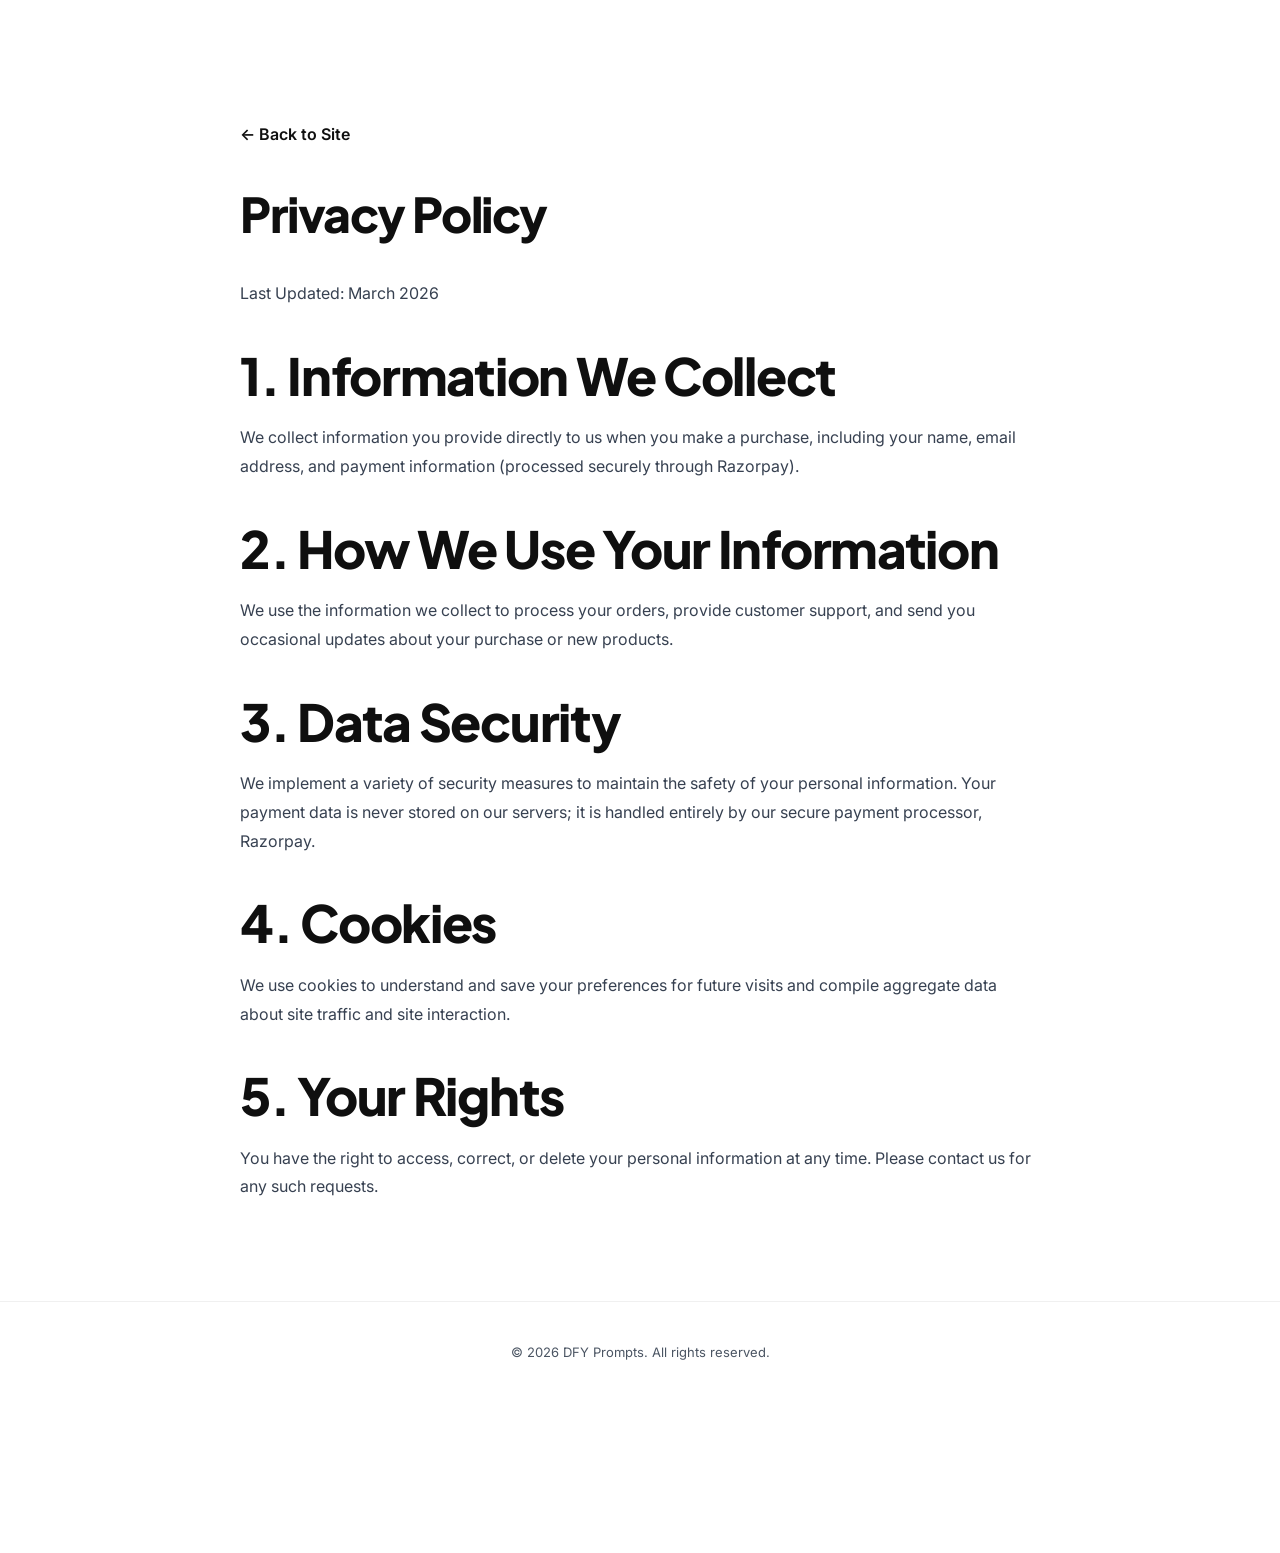
==== privacy.html @ e3542caa "feat: Add dedicated legal pages for terms, privacy, and refund, and integrate Razorpay secure paymen" ====
<!DOCTYPE html>
<html lang="en">

<head>
    <meta charset="UTF-8">
    <meta name="viewport" content="width=device-width, initial-scale=1.0">
    <title>Privacy Policy — DFY AI Prompt Pack</title>
    <link rel="stylesheet" href="style.css">
    <style>
        .legal-content {
            padding: 120px 0 80px;
            max-width: 800px;
            margin: 0 auto;
            line-height: 1.8;
        }

        .legal-content h1 {
            margin-bottom: 40px;
            font-family: var(--font-display);
            font-size: 48px;
        }

        .legal-content h2 {
            margin: 40px 0 20px;
            font-family: var(--font-display);
        }

        .legal-content p {
            color: var(--text-secondary);
            margin-bottom: 20px;
        }

        .back-home {
            display: inline-block;
            margin-bottom: 40px;
            color: var(--text-primary);
            text-decoration: none;
            font-weight: 600;
        }
    </style>
</head>

<body>
    <div class="container legal-content">
        <a href="index.html" class="back-home">← Back to Site</a>
        <h1>Privacy Policy</h1>
        <p>Last Updated: March 2026</p>

        <h2>1. Information We Collect</h2>
        <p>We collect information you provide directly to us when you make a purchase, including your name, email
            address, and payment information (processed securely through Razorpay).</p>

        <h2>2. How We Use Your Information</h2>
        <p>We use the information we collect to process your orders, provide customer support, and send you occasional
            updates about your purchase or new products.</p>

        <h2>3. Data Security</h2>
        <p>We implement a variety of security measures to maintain the safety of your personal information. Your payment
            data is never stored on our servers; it is handled entirely by our secure payment processor, Razorpay.</p>

        <h2>4. Cookies</h2>
        <p>We use cookies to understand and save your preferences for future visits and compile aggregate data about
            site traffic and site interaction.</p>

        <h2>5. Your Rights</h2>
        <p>You have the right to access, correct, or delete your personal information at any time. Please contact us for
            any such requests.</p>
    </div>

    <footer class="footer">
        <div class="container">
            <p>© 2026 DFY Prompts. All rights reserved.</p>
        </div>
    </footer>
</body>

</html>
---- style.css ----
/* ============================================
   DFY PROMPT PACK — MODERN BENTO DESIGN SYSTEM
   Inspired by Enbloc / Modern SaaS Landing Pages
   ============================================ */

/* === GOOGLE FONTS === */
@import url('https://fonts.googleapis.com/css2?family=Inter:wght@400;500;600;700&family=Plus+Jakarta+Sans:wght@500;600;700;800&family=La+Belle+Aurore&family=Playfair+Display:ital,wght@1,500;1,600&display=swap');

/* === DESIGN TOKENS === */
:root {
  /* Colors */
  --bg-primary: #FFFFFF;
  --bg-secondary: #F8F7F4;
  --bg-dark: #0F0F0F;
  --bg-card: #FFFFFF;
  --bg-card-alt: #F5F3EF;
  --bg-card-dark: #1A1A1A;
  --accent-start: #E8446D;
  --accent-end: #F97B2C;
  --accent-purple: #8B5CF6;
  --accent-violet: #A855F7;
  --gradient-main: linear-gradient(135deg, #E8446D, #F97B2C);
  --gradient-purple: linear-gradient(135deg, #8B5CF6, #EC4899);
  --gradient-warm: linear-gradient(135deg, #F97B2C, #FBBF24);
  --gradient-hero-blob: linear-gradient(135deg, #E8446D 0%, #F97B2C 40%, #FBBF24 70%, #A855F7 100%);
  --text-primary: #0F0F0F;
  --text-secondary: #374151;
  --text-muted: #4B5563;
  --text-white: #FFFFFF;
  --border: rgba(0, 0, 0, 0.06);
  --border-strong: rgba(0, 0, 0, 0.1);
  --shadow-sm: 0 1px 3px rgba(0,0,0,0.04);
  --shadow-md: 0 4px 20px rgba(0,0,0,0.06);
  --shadow-lg: 0 12px 40px rgba(0,0,0,0.08);
  --shadow-card: 0 2px 12px rgba(0,0,0,0.04);

  /* Typography */
  --font-display: 'Plus Jakarta Sans', sans-serif;
  --font-body: 'Inter', sans-serif;
  --font-serif: 'Playfair Display', serif;
  --font-hand: 'La Belle Aurore', cursive;

  /* Spacing */
  --section-pad: 120px;
  --container-max: 1280px;
  --container-pad: 48px;

  /* Motion */
  --ease-out-expo: cubic-bezier(0.16, 1, 0.3, 1);
  --ease-out-back: cubic-bezier(0.34, 1.56, 0.64, 1);
  --ease-smooth: cubic-bezier(0.77, 0, 0.175, 1);
  --duration-fast: 0.3s;
  --duration-med: 0.5s;
  --duration-slow: 0.8s;

  /* Borders */
  --radius-sm: 12px;
  --radius-md: 16px;
  --radius-lg: 24px;
  --radius-xl: 32px;
  --radius-2xl: 40px;
  --radius-pill: 100px;
}

/* === RESET & BASE === */
*, *::before, *::after {
  margin: 0;
  padding: 0;
  box-sizing: border-box;
}

html { scroll-behavior: smooth; }

::selection {
  background: var(--accent-start);
  color: white;
}

body {
  font-family: var(--font-body);
  background: var(--bg-primary);
  color: var(--text-primary);
  font-size: 16px;
  line-height: 1.6;
  overflow-x: hidden;
  padding-bottom: 150px; /* Clearance for sticky bottom bar */
  -webkit-font-smoothing: antialiased;
  -moz-osx-font-smoothing: grayscale;
}

img { max-width: 100%; height: auto; display: block; }

a {
  color: var(--text-primary);
  text-decoration: none;
  transition: color var(--duration-fast) ease;
}

/* === LOADING SCREEN === */
.loader {
  position: fixed;
  top: 0; left: 0;
  width: 100%; height: 100%;
  background: var(--bg-primary);
  display: flex;
  align-items: center;
  justify-content: center;
  z-index: 10000;
  transition: opacity 0.6s var(--ease-out-expo), visibility 0.6s;
}

.loader.hidden {
  opacity: 0;
  visibility: hidden;
  pointer-events: none;
}

.loader-inner { text-align: center; }

.loader-text {
  font-family: var(--font-display);
  font-size: clamp(24px, 4vw, 48px);
  font-weight: 800;
  background: var(--gradient-main);
  -webkit-background-clip: text;
  -webkit-text-fill-color: transparent;
  background-clip: text;
  letter-spacing: -0.03em;
  overflow: hidden;
}

.loader-text span {
  display: inline-block;
  animation: loaderReveal 0.6s var(--ease-out-expo) forwards;
  opacity: 0;
  transform: translateY(100%);
}

@keyframes loaderReveal {
  to { opacity: 1; transform: translateY(0); }
}

.loader-bar {
  width: 120px;
  height: 3px;
  background: var(--bg-card-alt);
  margin: 24px auto 0;
  border-radius: 2px;
  overflow: hidden;
}

.loader-bar::after {
  content: '';
  display: block;
  width: 100%;
  height: 100%;
  background: var(--gradient-main);
  animation: loaderBar 1.2s var(--ease-smooth) forwards;
  transform-origin: left;
  transform: scaleX(0);
}

@keyframes loaderBar {
  to { transform: scaleX(1); }
}

/* === LAYOUT === */
.container {
  max-width: var(--container-max);
  margin: 0 auto;
  padding: 0 var(--container-pad);
}

section {
  padding: var(--section-pad) 0;
  position: relative;
}

.section-alt { background: var(--bg-secondary); }
.section-dark {
  background: var(--bg-dark);
  color: var(--text-white);
}

/* === TYPOGRAPHY === */
h1, .h1 {
  font-family: var(--font-display);
  font-size: clamp(40px, 5.5vw, 51px);
  font-weight: 800;
  line-height: 1.05;
  letter-spacing: -0.03em;
  color: var(--text-primary);
}

h2, .h2 {
  font-family: var(--font-display);
  font-size: clamp(32px, 4vw, 52px);
  font-weight: 800;
  line-height: 1.08;
  letter-spacing: -0.025em;
  color: var(--text-primary);
}

h3, .h3 {
  font-family: var(--font-display);
  font-size: clamp(20px, 2vw, 28px);
  font-weight: 700;
  line-height: 1.2;
  letter-spacing: -0.01em;
}

h4, .h4 {
  font-family: var(--font-display);
  font-size: 18px;
  font-weight: 700;
  line-height: 1.3;
}

.label {
  font-family: var(--font-body);
  font-size: 13px;
  font-weight: 600;
  letter-spacing: 0.06em;
  text-transform: uppercase;
  color: var(--text-muted);
}

.label-gradient {
  background: var(--gradient-main);
  -webkit-background-clip: text;
  -webkit-text-fill-color: transparent;
  background-clip: text;
}

.body-lg {
  font-size: 18px;
  line-height: 1.7;
  color: var(--text-secondary);
}

.text-gradient {
  background: var(--gradient-main);
  -webkit-background-clip: text;
  -webkit-text-fill-color: transparent;
  background-clip: text;
}

.text-serif-italic {
  font-family: var(--font-accent);
  font-style: italic;
  font-weight: 500;
  letter-spacing: 0;
}

/* === SCROLL ANIMATIONS === */
.reveal {
  opacity: 0;
  transform: translateY(30px);
  transition: opacity var(--duration-slow) var(--ease-out-expo),
              transform var(--duration-slow) var(--ease-out-expo);
}

.reveal.visible { opacity: 1; transform: translateY(0); }

.reveal-left {
  opacity: 0;
  transform: translateX(-40px);
  transition: opacity var(--duration-slow) var(--ease-out-expo),
              transform var(--duration-slow) var(--ease-out-expo);
}

.reveal-left.visible { opacity: 1; transform: translateX(0); }

.reveal-right {
  opacity: 0;
  transform: translateX(40px);
  transition: opacity var(--duration-slow) var(--ease-out-expo),
              transform var(--duration-slow) var(--ease-out-expo);
}

.reveal-right.visible { opacity: 1; transform: translateX(0); }

.reveal-scale {
  opacity: 0;
  transform: scale(0.95);
  transition: opacity var(--duration-slow) var(--ease-out-expo),
              transform var(--duration-slow) var(--ease-out-expo);
}

.reveal-scale.visible { opacity: 1; transform: scale(1); }

.stagger > * {
  opacity: 0;
  transform: translateY(20px);
  transition: opacity var(--duration-med) var(--ease-out-expo),
              transform var(--duration-med) var(--ease-out-expo);
}

.stagger.visible > *:nth-child(1) { transition-delay: 0s; opacity: 1; transform: translateY(0); }
.stagger.visible > *:nth-child(2) { transition-delay: 0.08s; opacity: 1; transform: translateY(0); }
.stagger.visible > *:nth-child(3) { transition-delay: 0.16s; opacity: 1; transform: translateY(0); }
.stagger.visible > *:nth-child(4) { transition-delay: 0.24s; opacity: 1; transform: translateY(0); }
.stagger.visible > *:nth-child(5) { transition-delay: 0.32s; opacity: 1; transform: translateY(0); }
.stagger.visible > *:nth-child(6) { transition-delay: 0.4s; opacity: 1; transform: translateY(0); }
.stagger.visible > *:nth-child(7) { transition-delay: 0.48s; opacity: 1; transform: translateY(0); }
.stagger.visible > *:nth-child(8) { transition-delay: 0.56s; opacity: 1; transform: translateY(0); }

/* === SALE BANNER === */
.sale-banner {
  background: var(--bg-dark);
  color: var(--text-white);
  text-align: center;
  padding: 10px 20px;
  font-family: var(--font-body);
  font-size: 13px;
  font-weight: 500;
  letter-spacing: 0.02em;
  position: relative;
  z-index: 100;
}

.sale-banner strong {
  background: var(--gradient-main);
  -webkit-background-clip: text;
  -webkit-text-fill-color: transparent;
  background-clip: text;
  font-weight: 700;
}

.sale-banner .emoji {
  animation: fireFlicker 0.6s ease-in-out infinite alternate;
}

@keyframes fireFlicker {
  from { transform: scale(1); }
  to { transform: scale(1.15); }
}

/* === NAVIGATION === */
.nav {
  width: 100%;
  padding: 24px 0;
  background: transparent;
  position: relative;
  z-index: 100;
}

.nav-inner {
  max-width: 1400px;
  margin: 0 auto;
  padding: 0 40px;
  display: flex;
  justify-content: space-between;
  align-items: center;
}

.nav-links {
  display: flex;
  align-items: center;
  gap: 24px;
}

.nav-links a {
  color: var(--text-secondary);
  font-size: 14px;
  font-weight: 500;
}

.nav-links a:hover {
  color: var(--text-primary);
}

.nav-links .dot {
  color: var(--border-strong);
  font-size: 10px;
}

.nav-logo {
  font-family: var(--font-display);
  font-weight: 800;
  font-size: 24px;
  letter-spacing: -0.04em;
  color: var(--text-primary);
  display: flex;
  align-items: center;
}

.nav-logo span {
  color: var(--accent-start);
}

.nav-cta {
  font-family: var(--font-body);
  font-weight: 600;
  font-size: 14px;
  background: var(--surface-hover);
  padding: 10px 20px;
  border-radius: var(--radius-pill);
  transition: all var(--duration-fast) ease;
}

.nav-cta:hover {
  background: var(--border-strong);
  color: var(--text-primary);
}

/* === HERO SECTION === */
.hero {
  padding: 10px 0 20px 0;
  position: relative;
  overflow: hidden;
  background: var(--bg-main);
}
@media (max-width: 768px) {
  .hero {
    padding: 16px 0 80px 0;
  }
}
/* Background gradient blob */
.hero::before {
  content: '';
  position: absolute;
  top: -10%; left: -10%;
  width: 50vw; height: 50vw;
  background: radial-gradient(circle, rgba(232,68,109,0.08) 0%, rgba(255,255,255,0) 70%);
  border-radius: 50%;
  z-index: 0;
}

.hero-layout-centered {
  position: relative;
  width: 100%;
  min-height: 950px; /* Holds the scattered absolute images */
  display: flex;
  justify-content: center;
}

/* Background Scattered Grid (U-Shape) */
.hero-falling-grid {
  position: absolute;
  top: 0;
  left: 50%;
  transform: translateX(-50%);
  width: 1400px;
  height: 900px;
  display: block; /* Removed flex */
  z-index: 0;
  pointer-events: none;
}

.grid-col {
  position: absolute;
  display: flex;
  flex-direction: column;
  gap: 24px;
}

.grid-col img {
  width: 160px;
  height: 160px;
  border-radius: 16px;
  object-fit: cover;
  box-shadow: 0 10px 30px rgba(0, 0, 0, 0.08);
  border: 4px solid #FFFFFF;
  opacity: 0;
  animation: heroScaleIn 1s cubic-bezier(0.16, 1, 0.3, 1) forwards;
}

/* Scattered Positions (Straight layout, wider U-shape to avoid central mockup) */
.col-1 { left: 50px; top: 120px; }
.col-2 { left: 240px; top: 320px; }
.col-3 { left: 450px; top: 620px; }
.col-4 { left: 620px; top: 720px; }
.col-5 { left: 790px; top: 620px; }
.col-6 { left: 1000px; top: 320px; }
.col-7 { left: 1190px; top: 120px; }

/* Animation Delays for cascade effect */
.col-4 img { animation-delay: 0.1s; }
.col-3 img, .col-5 img { animation-delay: 0.2s; }
.col-2 img, .col-6 img { animation-delay: 0.3s; }
.col-1 img, .col-7 img { animation-delay: 0.4s; }

/* Centered Text Content */
.hero-text-centered {
  position: relative;
  z-index: 10;
  max-width: 750px;
  text-align: center;
  display: flex;
  flex-direction: column;
  align-items: center;
  /* Add subtle background blur to central content for better legibility against grid */
  /* background: rgba(255, 255, 255, 0.4); */
  /* backdrop-filter: blur(10px); */
  padding: 40px;
  border-radius: var(--radius-2xl);
  margin-top: 20px;
}

.hero-label {
  display: inline-flex;
  align-items: center;
  gap: 8px;
  background: var(--bg-card);
  border: 1px solid var(--border-strong);
  padding: 8px 16px;
  border-radius: var(--radius-pill);
  font-size: 13px;
  font-weight: 600;
  margin-bottom: 24px;
  box-shadow: var(--shadow-sm);
  animation: heroFadeIn 0.8s var(--ease-out-expo) 0.5s forwards;
  opacity: 0;
}

.hero-label .fire {
  color: var(--danger);
}

.hero-headline {
  margin-bottom: 24px;
  animation: heroFadeIn 0.8s var(--ease-out-expo) 0.6s forwards;
  opacity: 0;
}

.hero-headline .highlight {
  position: relative;
  display: inline-block;
  color: var(--text-primary);
}

/* Strikethrough for the old price */
.hero-headline .highlight:first-child::after {
  content: '';
  position: absolute;
  left: -5%; top: 50%;
  width: 110%; height: 4px;
  background: var(--danger);
  transform: rotate(-5deg);
  opacity: 0.8;
}

.hero-headline .highlight:last-child {
  color: var(--accent-start);
}

.hero-sub {
  font-size: 16px;
  color: var(--text-secondary);
  line-height: 1.6;
  margin-bottom: 40px;
  animation: heroFadeIn 0.8s var(--ease-out-expo) 0.7s forwards;
  opacity: 0;
  max-width: 600px;
}

.hero-cta-wrap {
  margin-bottom: 32px;
  animation: heroFadeIn 0.8s var(--ease-out-expo) 0.8s forwards;
  opacity: 0;
  display: flex;
  flex-direction: column;
  align-items: center;
}

/* Trust Badges under text */
.hero-badges {
  display: flex;
  flex-wrap: wrap;
  justify-content: center;
  gap: 16px;
  margin-bottom: 40px;
  animation: heroFadeIn 0.8s var(--ease-out-expo) 0.9s forwards;
  opacity: 0;
}

.hero-badge {
  display: inline-flex;
  align-items: center;
  gap: 6px;
  font-size: 13px;
  font-weight: 500;
  color: var(--text-secondary);
}

.hero-badge .check {
  color: var(--success);
  font-weight: bold;
}

.hero-cta-wrap {
  margin-bottom: 24px;
  animation: heroFadeIn 0.8s var(--ease-out-expo) 0.4s forwards;
  opacity: 0;
}

.hero-social {
  font-size: 13px;
  color: var(--text-secondary);
  animation: heroFadeIn 0.8s var(--ease-out-expo) 0.5s forwards;
  opacity: 0;
}

.hero-social strong {
  color: var(--text-primary);
}

/* Hero Particles */
.hero-particles {
  position: absolute;
  top: 0; left: 0; right: 0; bottom: 0;
  overflow: hidden;
  pointer-events: none;
  z-index: 1;
}

.particle {
  position: absolute;
  background: var(--accent-start);
  border-radius: 50%;
  opacity: 0.3;
}

@keyframes heroFadeIn {
  from { opacity: 0; transform: translateY(20px); }
  to { opacity: 1; transform: translateY(0); }
}

@keyframes heroScaleIn {
  from { opacity: 0; transform: scale(0.95); }
  to { opacity: 1; transform: scale(1); }
}

/* === BUTTONS === */
.btn-primary {
  display: inline-flex;
  align-items: center;
  gap: 8px;
  padding: 16px 36px;
  background: var(--gradient-main);
  color: #FFFFFF;
  font-family: var(--font-body);
  font-size: 12px;
  font-weight: 700;
  border: none;
  border-radius: var(--radius-pill);
  cursor: pointer;
  transition: all var(--duration-fast) var(--ease-out-back);
  position: relative;
  overflow: hidden;
  box-shadow: 0 4px 20px rgba(232, 68, 109, 0.25);
}

.btn-primary::before {
  content: '';
  position: absolute;
  top: 0; left: -100%;
  width: 100%; height: 100%;
  background: linear-gradient(90deg, transparent, rgba(255,255,255,0.25), transparent);
  transition: left 0.5s ease;
}

.btn-primary:hover::before { left: 100%; }

.btn-primary:hover {
  transform: translateY(-2px) scale(1.03);
  box-shadow: 0 8px 32px rgba(232, 68, 109, 0.35);
  color: #FFFFFF;
}

.btn-outline {
  display: inline-flex;
  align-items: center;
  gap: 8px;
  padding: 14px 32px;
  background: transparent;
  color: var(--text-primary);
  font-family: var(--font-body);
  font-size: 14px;
  font-weight: 600;
  border: 2px solid var(--border-strong);
  border-radius: var(--radius-pill);
  cursor: pointer;
  transition: all var(--duration-fast) var(--ease-out-back);
}

.btn-outline:hover {
  border-color: var(--accent-start);
  color: var(--accent-start);
  transform: scale(1.03);
}

.btn-dark {
  display: inline-flex;
  align-items: center;
  gap: 8px;
  padding: 16px 36px;
  background: var(--bg-dark);
  color: #FFFFFF;
  font-family: var(--font-body);
  font-size: 15px;
  font-weight: 700;
  border: none;
  border-radius: var(--radius-pill);
  cursor: pointer;
  transition: all var(--duration-fast) var(--ease-out-back);
}

.btn-dark:hover {
  transform: translateY(-2px);
  box-shadow: 0 8px 32px rgba(0,0,0,0.2);
  color: #FFFFFF;
}

.btn-sub {
  display: block;
  margin-top: 10px;
  font-size: 12px;
  color: var(--text-muted);
}

/* === SECTION HEADERS === */
.section-header {
  text-align: center;
  max-width: 700px;
  margin: 0 auto 64px;
}

.section-header .label { margin-bottom: 16px; display: block; }
.section-header h2 { margin-bottom: 16px; }
.section-header p {
  color: var(--text-secondary);
  font-size: 17px;
  line-height: 1.7;
}

/* === BENTO GRID (Before/After & Features) === */
.bento-grid {
  display: grid;
  gap: 16px;
}

.bento-2 { grid-template-columns: 1fr 1fr; }
.bento-3 { grid-template-columns: 1fr 1fr 1fr; }
.bento-4 { grid-template-columns: 1fr 1fr 1fr 1fr; }

.bento-card {
  background: var(--bg-card);
  border: 1px solid var(--border);
  border-radius: var(--radius-xl);
  padding: 36px;
  transition: all var(--duration-fast) ease;
  position: relative;
  overflow: hidden;
}

.bento-card:hover {
  transform: translateY(-4px);
  box-shadow: var(--shadow-lg);
  border-color: var(--border-strong);
}

.bento-card.gradient-pink {
  background: linear-gradient(135deg, #FDE8EE, #FCE4EC, #F8BBD0);
  border-color: rgba(232, 68, 109, 0.1);
}

.bento-card.gradient-purple {
  background: linear-gradient(135deg, #EDE9FE, #E8DAFF, #DDD6FE);
  border-color: rgba(139, 92, 246, 0.1);
}

.bento-card.gradient-orange {
  background: linear-gradient(135deg, #FFF3E0, #FFE0B2, #FFCC80);
  border-color: rgba(249, 123, 44, 0.1);
}

.bento-card.gradient-warm {
  background: linear-gradient(135deg, #E8446D 0%, #F97B2C 100%);
  color: #FFFFFF;
  border: none;
}

.bento-card.gradient-warm h3,
.bento-card.gradient-warm p,
.bento-card.gradient-warm .label { color: #FFFFFF; }
.bento-card.gradient-warm .label { opacity: 0.8; }

.bento-card.card-dark {
  background: var(--bg-dark);
  color: #FFFFFF;
  border: none;
}

.bento-card.card-dark h3,
.bento-card.card-dark p { color: #FFFFFF; }
.bento-card.card-dark .label { color: rgba(255,255,255,0.6); }

.bento-card .card-img {
  border-radius: var(--radius-lg);
  overflow: hidden;
  margin: -12px -12px 20px -12px;
}

.bento-card .card-img img {
  width: 100%;
  height: 220px;
  object-fit: cover;
  transition: transform 0.6s var(--ease-out-expo);
}

.bento-card:hover .card-img img { transform: scale(1.04); }

.bento-icon {
  width: 52px;
  height: 52px;
  border-radius: var(--radius-md);
  display: flex;
  align-items: center;
  justify-content: center;
  font-size: 24px;
  margin-bottom: 20px;
  background: var(--bg-card-alt);
}

.bento-card.gradient-warm .bento-icon,
.bento-card.card-dark .bento-icon {
  background: rgba(255,255,255,0.15);
}

.bento-card h3 {
  font-family: var(--font-display);
  font-size: 22px;
  font-weight: 700;
  margin-bottom: 10px;
  letter-spacing: -0.01em;
}

.bento-card p {
  font-size: 15px;
  line-height: 1.6;
  color: var(--text-secondary);
}

.bento-span-2 { grid-column: span 2; }

/* === BEFORE / AFTER (POLAROIDS) === */
.polaroid-showcase {
  display: flex;
  flex-direction: column;
  gap: 80px;
  align-items: center;
  margin-top: 40px;
}

.polaroid-group {
  display: flex;
  flex-direction: column;
  align-items: center;
  gap: 40px;
  width: 100%;
}

.polaroids-container {
  position: relative;
  display: flex;
  justify-content: center;
  align-items: center;
  width: 100%;
  max-width: 800px;
  min-height: 480px;
}

.polaroid {
  background: #F9F9F9; /* Off-white polaroid paper */
  padding: 16px 16px 60px 16px;
  box-shadow: 0 15px 40px rgba(0,0,0,0.15), 0 5px 15px rgba(0,0,0,0.05);
  position: absolute;
  width: 340px;
  border-radius: 2px;
  transition: transform var(--duration-med) var(--ease-out-back);
}
/* 
.polaroid:hover {
  transform: translateY(-10px) scale(1.02) !important;
  z-index: 10 !important;
  box-shadow: 0 25px 60px rgba(0,0,0,0.2);
} */

.polaroid-img-wrap {
  width: 100%;
  aspect-ratio: 4/5;
  overflow: hidden;
  background: #111;
}

.polaroid-img-wrap img {
  width: 100%;
  height: 100%;
  object-fit: cover;
  opacity: 0.95;
}

.img-grayscale {
  filter: grayscale(100%) contrast(1.1);
}

.polaroid-text {
  font-family: var(--font-hand);
  font-size: 34px;
  color: #1A1A1A;
  position: absolute;
  bottom: 8px;
  left: 50%;
  transform: translateX(-50%) rotate(-2deg);
  opacity: 0.85;
}

/* Masking Tape Overlay */
.polaroid-tape {
  position: absolute;
  top: -15px;
  left: 50%;
  width: 120px;
  height: 35px;
  background: rgba(255, 255, 255, 0.4);
  box-shadow: 0 1px 3px rgba(0,0,0,0.1), inset 0 0 10px rgba(255,255,255,0.5);
  backdrop-filter: sepia(0.2) blur(2px);
  -webkit-backdrop-filter: sepia(0.2) blur(2px);
  z-index: 10;
  border-radius: 2px;
  border-left: 1px dashed rgba(255,255,255,0.5);
  border-right: 1px dashed rgba(255,255,255,0.5);
}

/* Staggered Positioning */
.p-before {
  transform: rotate(-6deg) translateX(-140px);
  z-index: 1;
}

.p-after {
  transform: rotate(4deg) translateX(140px) translateY(30px);
  z-index: 2;
}

.p-before .polaroid-tape { transform: translateX(-50%) rotate(-3deg); }
.p-after .polaroid-tape { transform: translateX(-50%) rotate(4deg); background: rgba(255, 255, 255, 0.6); }

/* The Arrow */
.polaroid-arrow {
  position: absolute;
  top: 40px;
  left: 50%;
  transform: translateX(-50%);
  width: 120px;
  height: 100px;
  z-index: 3;
}

.ba-caption {
  font-family: monospace; /* Typewriter feel for the caption to match polaroids */
  font-size: 14px;
  color: var(--text-secondary);
  text-align: center;
  max-width: 500px;
  line-height: 1.6;
}

/* === AUDIENCE CARDS (Who Is This For) === */
.audience-header {
  display: flex;
  justify-content: space-between;
  align-items: center;
  margin-bottom: 60px;
}

.audience-header-text {
  max-width: 600px;
}

.audience-header-text h2 {
  font-family: var(--font-display);
  font-size: 42px;
  font-weight: 800;
  margin-bottom: 16px;
  letter-spacing: -0.03em;
  color: var(--text-primary);
}

.audience-header-text p {
  font-size: 16px;
  color: var(--text-secondary);
  line-height: 1.6;
}

.audience-grid {
  display: grid;
  grid-template-columns: repeat(4, 1fr);
  gap: 20px;
}

.audience-card {
  padding: 40px 32px;
  border-radius: 20px;
  display: flex;
  flex-direction: column;
  transition: transform var(--duration-fast) var(--ease-out-back);
  min-height: 380px;
}

.audience-card:hover {
  transform: translateY(-8px);
}

/* Card 1: Dark Theme */
.audience-card:first-child {
  background: var(--bg-dark);
  color: var(--text-white);
  box-shadow: 0 20px 40px rgba(0,0,0,0.1);
}

.audience-card:first-child h3, 
.audience-card:first-child p {
  color: var(--text-white);
}

.audience-card:first-child p {
  opacity: 0.8;
}

/* Cards 2-4: Light Theme */
.audience-card:not(:first-child) {
  background: var(--bg-card-alt);
  color: var(--text-primary);
}

.audience-icon {
  margin-bottom: 24px;
  display: inline-flex;
  align-items: center;
  justify-content: center;
}

.audience-card:first-child .audience-icon {
  color: var(--text-white);
}

.audience-card:not(:first-child) .audience-icon {
  color: var(--text-primary);
}

.audience-card h3 {
  font-family: var(--font-display);
  font-size: 24px;
  font-weight: 600;
  margin-bottom: 16px;
  letter-spacing: -0.02em;
  line-height: 1.2;
}

.audience-card p {
  font-size: 15px;
  line-height: 1.6;
  margin-bottom: 32px;
  flex-grow: 1;
}

.card-cta {
  display: inline-flex;
  align-self: flex-start;
  padding: 10px 24px;
  border-radius: 100px;
  font-size: 14px;
  font-weight: 600;
  text-decoration: none;
  transition: all 0.3s ease;
}

/* Dark Card Button */
.audience-card:first-child .card-cta {
  background: #E8F0EA; /* Light beige/green tint requested by reference */
  color: var(--bg-dark);
}

.audience-card:first-child .card-cta:hover {
  background: #FFFFFF;
}

/* Light Card Button */
.audience-card:not(:first-child) .card-cta {
  background: var(--bg-dark);
  color: var(--text-white);
}

.audience-card:not(:first-child) .card-cta:hover {
  background: #000000;
}

/* === MINIMAL COMPARISON (Problem / Solution) === */
.minimal-compare {
  display: grid;
  grid-template-columns: 1fr 1fr;
  gap: 60px;
  max-width: 1000px;
  margin: 0 auto;
}

.minimal-col {
  display: flex;
  flex-direction: column;
}

.minimal-col-title {
  font-family: var(--font-display);
  font-size: 28px;
  font-weight: 700;
  margin-bottom: 40px;
  display: flex;
  align-items: center;
  gap: 16px;
  color: var(--text-primary);
  padding-bottom: 24px;
  border-bottom: 1px solid var(--border-strong);
}

.old-way .minimal-col-title {
  color: var(--text-muted);
}

/* Labels */
.badge-bare, .badge-active {
  font-family: var(--font-body);
  font-size: 13px;
  font-weight: 600;
  padding: 6px 12px;
  border-radius: 6px;
  text-transform: uppercase;
  letter-spacing: 0.05em;
}

.badge-bare {
  background: transparent;
  border: 1px solid var(--border);
  color: var(--text-muted);
}

.badge-active {
  background: rgba(232, 68, 109, 0.1); /* light accent */
  color: var(--accent-start);
  border: 1px solid rgba(232, 68, 109, 0.2);
}

.minimal-item {
  display: flex;
  gap: 20px;
  padding: 32px 0;
  border-bottom: 1px solid var(--border);
  align-items: flex-start;
  transition: background var(--duration-fast) ease;
}

.minimal-item:last-child {
  border-bottom: none;
}

.mini-icon {
  font-size: 24px;
  margin-top: 4px;
}

.mini-content h4 {
  font-family: var(--font-display);
  font-size: 20px;
  font-weight: 600;
  margin-bottom: 8px;
  line-height: 1.3;
}

.mini-content p {
  font-size: 15px;
  line-height: 1.6;
}

/* Typography States */
.text-muted { color: var(--text-muted) !important; }
.text-primary { color: var(--text-primary) !important; }
.text-secondary { color: var(--text-secondary) !important; }
.text-gradient { 
  background: var(--gradient-main);
  -webkit-background-clip: text;
  -webkit-text-fill-color: transparent;
  background-clip: text;
}

.strikethrough {
  text-decoration: line-through;
  text-decoration-color: rgba(0,0,0,0.2);
  text-decoration-thickness: 2px;
}

.dfy-way {
  background: linear-gradient(180deg, rgba(255,255,255,1) 0%, rgba(240,253,244,1) 100%); /* Soft success green */
  border-radius: var(--radius-xl);
  padding: 40px;
  box-shadow: 0 20px 60px rgba(16, 185, 129, 0.08); /* Green shadow */
  border: 1px solid rgba(16, 185, 129, 0.2); /* Green border */
  position: relative;
}

.dfy-way::before {
  content: '';
  position: absolute;
  top: -2px; left: -2px; right: -2px; bottom: -2px;
  background: linear-gradient(135deg, #10B981 0%, #059669 100%); /* Green glow */
  z-index: -1;
  border-radius: calc(var(--radius-xl) + 2px);
  filter: blur(8px);
  opacity: 0.1;
  transition: opacity var(--duration-med) ease;
}

.dfy-way:hover::before { opacity: 0.25; }

/* Overrides for text and icons inside the DFY card to make them green */
.dfy-way .text-gradient {
  background: linear-gradient(135deg, #10B981 0%, #059669 100%);
  -webkit-background-clip: text;
  -webkit-text-fill-color: transparent;
  background-clip: text;
}

.dfy-way .badge-active {
  background: rgba(16, 185, 129, 0.15);
  color: #059669;
  border-color: rgba(16, 185, 129, 0.3);
}

.dfy-way .minimal-item {
  border-bottom: 1px solid rgba(16, 185, 129, 0.15);
}

.dfy-way .minimal-item:last-child {
  border-bottom: none;
}

.dfy-way .minimal-item:hover {
  background: rgba(255,255,255,0.5);
  transform: translateX(8px);
}

.old-way {
  padding: 40px;
}

/* Responsive adjustments */
@media (max-width: 768px) {
  .minimal-compare {
    grid-template-columns: 1fr;
    gap: 40px;
  }
  .old-way, .dfy-way { padding: 24px; }
}

/* === WHAT MAKES THIS DIFFERENT === */
.diff-grid {
  display: flex;
  flex-direction: column;
}

.diff-item {
  display: flex;
  align-items: flex-start;
  gap: 24px;
  padding: 32px 0;
  border-bottom: 1px solid var(--border);
  transition: transform var(--duration-fast) ease;
}

.diff-item:last-child {
  border-bottom: none;
}

.diff-item:hover:not(.positive) {
  transform: translateX(8px);
}

.diff-item.negative { opacity: 0.6; }
.diff-item.positive {
  opacity: 1;
  background: #FFFFFF;
  padding: 40px;
  border-radius: var(--radius-xl);
  border-bottom: none;
  margin-top: 24px;
  box-shadow: 0 15px 40px rgba(0,0,0,0.06);
  border: 1px solid rgba(232, 68, 109, 0.1);
  position: relative;
  overflow: hidden;
}

.diff-item.positive::after {
  content: '';
  position: absolute;
  top: 0; left: 0; right: 0; height: 4px;
  background: var(--gradient-main);
}

.diff-item.positive:hover {
  transform: translateY(-4px);
  box-shadow: 0 25px 50px rgba(232, 68, 109, 0.12);
}

.diff-item.positive h4 {
  color: var(--text-primary);
  font-size: 24px;
  background: var(--gradient-main);
  -webkit-background-clip: text;
  -webkit-text-fill-color: transparent;
  background-clip: text;
}

.diff-item.positive p {
  color: var(--text-secondary);
  font-weight: 400;
}

.diff-icon {
  font-size: 24px;
  flex-shrink: 0;
  margin-top: 4px;
}

.diff-item h4 {
  font-family: var(--font-display);
  font-size: 20px;
  font-weight: 600;
  margin-bottom: 6px;
}

.diff-item p {
  font-size: 15px;
  color: var(--text-secondary);
  line-height: 1.6;
}

/* === HOW IT WORKS === */
.steps-grid {
  display: grid;
  grid-template-columns: repeat(3, 1fr);
  gap: 64px;
  margin-top: 40px;
}

.step-card {
  position: relative;
  text-align: left;
  padding-top: 24px;
  border-top: 2px solid var(--text-primary);
}

.step-card::after {
  display: none; /* Removed connecting line, keeping it cleaner */
}

.step-number {
  font-family: var(--font-display);
  font-size: 80px;
  font-weight: 200;
  line-height: 1;
  color: var(--border-strong);
  margin-bottom: 16px;
  letter-spacing: -0.05em;
}

.step-card h3 {
  font-family: var(--font-display);
  font-size: 24px;
  font-weight: 700;
  margin-bottom: 12px;
}

.step-card p {
  font-size: 16px;
  color: var(--text-secondary);
  line-height: 1.6;
}

.step-time {
  display: inline-block;
  padding: 12px 24px;
  background: var(--bg-card-alt);
  border-radius: 100px;
  font-size: 14px;
  font-weight: 600;
  color: var(--text-primary);
  border: 1px solid var(--border);
}

@media (max-width: 900px) {
  .steps-grid {
    grid-template-columns: 1fr;
    gap: 48px;
  }
}

/* === RESULTS GALLERY === */
.gallery-grid {
  display: grid;
  grid-template-columns: repeat(4, 1fr);
  gap: 24px;
  max-width: 1200px;
  margin: 0 auto 40px;
}

.gallery-item {
  position: relative;
  border-radius: var(--radius-sm);
  overflow: hidden;
  aspect-ratio: 4/5;
  background: var(--bg-secondary);
}

.gallery-item img {
  width: 100%;
  height: 100%;
  object-fit: cover;
  transition: transform var(--duration-slow) var(--ease-out-expo);
}

.gallery-item:hover img {
  transform: scale(1.03);
}

.gallery-note {
  text-align: center;
  font-family: var(--font-serif);
  font-style: italic;
  font-size: 24px;
  color: var(--text-primary);
  max-width: 800px;
  margin: 0 auto;
}

/* === WHAT'S INSIDE === */
.inside-grid {
  display: grid;
  grid-template-columns: 1fr 1fr;
  gap: 32px;
  align-items: start;
}

.inside-features { display: flex; flex-direction: column; gap: 24px; }

.inside-feature-group {
  padding: 36px;
  background: var(--bg-card);
  border: 1px solid var(--border);
  border-radius: var(--radius-xl);
  box-shadow: 0 10px 30px rgba(0,0,0,0.03);
  transition: all var(--duration-med) ease;
  position: relative;
  overflow: hidden;
}

.inside-feature-group::before {
  content: '';
  position: absolute;
  top: 0; left: 0; width: 4px; height: 100%;
  background: var(--gradient-main);
  opacity: 0.5;
  transition: opacity var(--duration-fast) ease;
}

.inside-feature-group:hover {
  transform: translateY(-4px);
  box-shadow: 0 20px 40px rgba(0,0,0,0.06);
  border-color: rgba(232, 68, 109, 0.2);
}

.inside-feature-group:hover::before { opacity: 1; }

.inside-feature-group h3 {
  font-family: var(--font-display);
  font-size: 20px;
  font-weight: 700;
  margin-bottom: 20px;
  display: flex;
  align-items: center;
  gap: 12px;
  color: var(--text-primary);
}

.inside-feature-group ul { list-style: none; }

.inside-feature-group li {
  padding: 10px 0;
  font-size: 15px;
  color: var(--text-secondary);
  display: flex;
  align-items: center;
  gap: 12px;
  border-bottom: 1px solid var(--border);
}

.inside-feature-group li:last-child { border-bottom: none; padding-bottom: 0; }
.inside-feature-group li .check-icon { 
  color: var(--accent-start); 
  font-size: 14px; 
  font-weight: bold;
}

.inside-pricing { position: sticky; top: 100px; }

/* === PRICING BOX === */
.pricing-box {
  background: var(--bg-card);
  border: 2px solid var(--border-strong);
  border-radius: var(--radius-2xl);
  padding: 44px 36px;
  text-align: center;
  position: relative;
  overflow: hidden;
  box-shadow: var(--shadow-lg);
}

.pricing-badge {
  display: inline-block;
  padding: 6px 18px;
  background: var(--gradient-main);
  color: #FFFFFF;
  font-size: 12px;
  font-weight: 700;
  letter-spacing: 0.08em;
  text-transform: uppercase;
  border-radius: var(--radius-pill);
  margin-bottom: 24px;
}

.pricing-original {
  font-size: 22px;
  color: var(--text-muted);
  text-decoration: line-through;
  margin-bottom: 4px;
}

.pricing-current {
  font-family: var(--font-display);
  font-size: 52px;
  font-weight: 900;
  background: var(--gradient-main);
  -webkit-background-clip: text;
  -webkit-text-fill-color: transparent;
  background-clip: text;
  margin-bottom: 4px;
}

.pricing-save {
  font-size: 14px;
  color: #16A34A;
  font-weight: 600;
  margin-bottom: 28px;
}

.pricing-features {
  list-style: none;
  text-align: left;
  margin-bottom: 28px;
}

.pricing-features li {
  padding: 9px 0;
  font-size: 14px;
  color: var(--text-secondary);
  display: flex;
  align-items: center;
  gap: 10px;
  border-bottom: 1px solid var(--border);
}

.pricing-features li:last-child { border-bottom: none; }
.pricing-features .check { color: #16A34A; font-weight: 700; }

/* === WHATSAPP SOCIAL PROOF === */
.wa-grid {
  display: grid;
  grid-template-columns: repeat(3, 1fr);
  gap: 16px;
}

.wa-card {
  background: var(--bg-card);
  border: 1px solid var(--border);
  border-radius: var(--radius-xl);
  padding: 32px;
  position: relative;
  transition: all var(--duration-fast) ease;
}

.wa-card:hover {
  transform: translateY(-4px);
  box-shadow: var(--shadow-lg);
}

.wa-card::before {
  content: '💬';
  position: absolute;
  top: -12px;
  left: 28px;
  font-size: 24px;
}

.wa-message {
  font-size: 15px;
  line-height: 1.7;
  color: var(--text-primary);
  margin-bottom: 20px;
  font-style: italic;
}

.wa-author { display: flex; align-items: center; gap: 12px; }

.wa-avatar {
  width: 36px;
  height: 36px;
  border-radius: 50%;
  background: var(--gradient-main);
  display: flex;
  align-items: center;
  justify-content: center;
  font-size: 15px;
  font-weight: 700;
  color: #FFFFFF;
}

.wa-name { font-size: 14px; font-weight: 600; color: var(--text-primary); }
.wa-role { font-size: 12px; color: var(--text-muted); }

/* === NUMBERS / STATS === */
.stats-grid {
  display: grid;
  grid-template-columns: repeat(4, 1fr);
  margin-top: 48px;
  background: var(--bg-card);
  border: 1px solid var(--border-strong);
  border-radius: var(--radius-2xl);
  box-shadow: 0 20px 50px rgba(0,0,0,0.05);
  position: relative;
  overflow: hidden;
}

.stats-grid::before {
  content: '';
  position: absolute;
  top: -2px; left: -2px; right: -2px; bottom: -2px;
  background: var(--gradient-main);
  opacity: 0.1;
  z-index: 0;
  border-radius: calc(var(--radius-2xl) + 2px);
  filter: blur(10px);
}

.stat-item {
  text-align: center;
  padding: 48px 24px;
  position: relative;
  z-index: 1;
}

/* Fading divider */
.stat-item:not(:last-child)::after {
  content: '';
  position: absolute;
  right: 0;
  top: 20%;
  height: 60%;
  width: 1px;
  background: linear-gradient(180deg, transparent, rgba(232, 68, 109, 0.2), transparent);
}

.stat-number {
  position: relative;
  font-family: var(--font-display);
  font-size: clamp(36px, 4vw, 56px);
  font-weight: 900;
  line-height: 1;
  margin-bottom: 12px;
  background: var(--gradient-main);
  -webkit-background-clip: text;
  -webkit-text-fill-color: transparent;
  background-clip: text;
  display: inline-block;
  filter: drop-shadow(0 4px 10px rgba(232, 68, 109, 0.15));
}

.stat-label {
  position: relative;
  font-size: 15px;
  font-weight: 600;
  color: var(--text-secondary);
  line-height: 1.4;
  letter-spacing: 0.05em;
  text-transform: uppercase;
}

@media (max-width: 992px) {
  .stats-grid {
    grid-template-columns: repeat(2, 1fr);
  }
  .stat-item:nth-child(2)::after {
    display: none;
  }
  .stat-item:nth-child(1)::before,
  .stat-item:nth-child(2)::before {
    content: '';
    position: absolute;
    bottom: 0;
    left: 20%;
    width: 60%;
    height: 1px;
    background: linear-gradient(90deg, transparent, rgba(232, 68, 109, 0.2), transparent);
  }
}

@media (max-width: 576px) {
  .stats-grid {
    grid-template-columns: 1fr;
  }
  .stat-item:not(:last-child)::after {
    display: none;
  }
  .stat-item:not(:last-child)::before {
    content: '';
    position: absolute;
    bottom: 0;
    left: 20%;
    width: 60%;
    height: 1px;
    background: linear-gradient(90deg, transparent, rgba(232, 68, 109, 0.2), transparent);
  }
}

/* === BONUSES === */
.bonus-grid {
  display: grid;
  grid-template-columns: repeat(3, 1fr);
  gap: 24px;
}

.bonus-card {
  padding: 40px 32px;
  background: var(--bg-card);
  border: 1px solid var(--border);
  border-radius: var(--radius-xl);
  position: relative;
  overflow: hidden;
  transition: all var(--duration-med) var(--ease-out-back);
  box-shadow: 0 10px 30px rgba(0,0,0,0.04);
}

.bonus-card:hover {
  transform: translateY(-8px);
  box-shadow: 0 25px 50px rgba(232, 68, 109, 0.1);
  border-color: rgba(232, 68, 109, 0.3);
}

.bonus-free {
  position: absolute;
  top: 16px;
  right: -32px;
  background: var(--gradient-main);
  color: #FFFFFF;
  font-size: 11px;
  font-weight: 700;
  letter-spacing: 0.1em;
  text-transform: uppercase;
  padding: 6px 40px;
  transform: rotate(45deg);
  box-shadow: 0 4px 15px rgba(232, 68, 109, 0.3);
}

.bonus-icon { font-size: 40px; margin-bottom: 24px; display: block; filter: drop-shadow(0 4px 10px rgba(0,0,0,0.1)); }

.bonus-card h3 {
  font-family: var(--font-display);
  font-size: 20px;
  font-weight: 700;
  margin-bottom: 12px;
  line-height: 1.4;
  color: var(--text-primary);
}

.bonus-worth { font-size: 14px; color: var(--text-secondary); }
.bonus-worth span {
  background: var(--gradient-main);
  -webkit-background-clip: text;
  -webkit-text-fill-color: transparent;
  background-clip: text;
  font-weight: 700;
  text-decoration: line-through;
  opacity: 0.8;
  margin-left: 4px;
}

/* === PRICING GRID LAYOUT === */
.pricing-content-grid {
  display: grid;
  grid-template-columns: 1.2fr 1fr;
  gap: 40px;
  align-items: start;
}

@media (max-width: 992px) {
  .pricing-content-grid {
    grid-template-columns: 1fr;
    gap: 48px;
  }
}

/* === COMPARISON TABLE === */
.compare-table {
  width: 100%;
  border-collapse: separate;
  border-spacing: 0;
  border-radius: var(--radius-xl);
  overflow: hidden;
  border: 1px solid var(--border);
  box-shadow: 0 10px 40px rgba(0,0,0,0.03);
  background: var(--bg-card);
}

.compare-table th,
.compare-table td {
  padding: 24px;
  text-align: left;
  border-bottom: 1px solid var(--border);
  font-size: 16px;
}

.compare-table th {
  font-family: var(--font-display);
  font-weight: 700;
  font-size: 14px;
  letter-spacing: 0.05em;
  text-transform: uppercase;
  color: var(--text-secondary);
  background: var(--bg-card-alt);
}

.compare-table .col-studio { color: var(--text-secondary); }
.compare-table .col-ours {
  background: var(--gradient-main);
  -webkit-background-clip: text;
  -webkit-text-fill-color: transparent;
  background-clip: text;
  font-weight: 800;
  position: relative;
}

.compare-table .col-ours::after {
  content: '';
  position: absolute;
  top: 0; left: 0; right: 0; bottom: 0;
  background: linear-gradient(180deg, rgba(232, 68, 109, 0.03) 0%, transparent 100%);
  z-index: -1;
  pointer-events: none;
}

/* === PRICING BOX === */
.pricing-box {
  background: var(--bg-card);
  border: 4px solid transparent;
  background-clip: padding-box;
  padding: 48px 40px;
  text-align: center;
  position: relative;
  border-radius: var(--radius-2xl);
  box-shadow: 0 30px 60px rgba(0,0,0,0.1), 0 0 0 2px rgba(232, 68, 109, 0.2);
}

.pricing-box::before {
  content: '';
  position: absolute;
  top: -4px; right: -4px; bottom: -4px; left: -4px;
  z-index: -1;
  border-radius: calc(var(--radius-2xl) + 2px);
  background: var(--gradient-main);
  opacity: 0.15;
}

.pricing-badge {
  display: inline-block;
  padding: 8px 20px;
  background: var(--gradient-main);
  color: #FFFFFF;
  font-size: 12px;
  font-weight: 800;
  letter-spacing: 0.08em;
  text-transform: uppercase;
  margin-bottom: 24px;
  border-radius: var(--radius-pill);
  box-shadow: 0 5px 15px rgba(232, 68, 109, 0.3);
}

.pricing-original {
  font-size: 22px;
  color: var(--text-muted);
  text-decoration: line-through;
  margin-bottom: 4px;
}

.pricing-current {
  font-family: var(--font-display);
  font-size: 56px;
  font-weight: 900;
  background: var(--gradient-main);
  -webkit-background-clip: text;
  -webkit-text-fill-color: transparent;
  background-clip: text;
  line-height: 1.1;
  margin-bottom: 8px;
}

.pricing-save {
  font-size: 15px;
  color: var(--success);
  font-weight: 700;
  margin-bottom: 32px;
}

.pricing-features {
  list-style: none;
  text-align: left;
  margin-bottom: 40px;
}

.pricing-features li {
  padding: 12px 0;
  font-size: 15px;
  color: var(--text-secondary);
  display: flex;
  align-items: center;
  gap: 12px;
  border-bottom: 1px solid var(--border);
}

.pricing-features li:last-child { border-bottom: none; }
.pricing-features .check { color: var(--success); font-weight: 800; font-size: 16px; }
.countdown {
  display: flex;
  justify-content: center;
  gap: 12px;
  margin: 24px 0;
}

.countdown-unit {
  text-align: center;
  padding: 14px 18px;
  background: var(--bg-card-alt);
  border: 1px solid var(--border);
  border-radius: var(--radius-md);
  min-width: 68px;
}

.countdown-number {
  font-family: var(--font-display);
  font-size: 28px;
  font-weight: 800;
  background: var(--gradient-main);
  -webkit-background-clip: text;
  -webkit-text-fill-color: transparent;
  background-clip: text;
  line-height: 1;
}

.countdown-label {
  font-size: 10px;
  color: var(--text-muted);
  text-transform: uppercase;
  letter-spacing: 0.08em;
  margin-top: 4px;
}

/* === GUARANTEE === */
.guarantee-grid {
  display: grid;
  grid-template-columns: repeat(3, 1fr);
  gap: 24px;
}

.guarantee-card {
  text-align: center;
  padding: 44px 28px;
  background: var(--bg-card);
  border: 1px solid var(--border);
  border-radius: var(--radius-xl);
  transition: all var(--duration-med) var(--ease-out-back);
  box-shadow: 0 10px 40px rgba(0,0,0,0.03);
  position: relative;
  overflow: hidden;
}

.guarantee-card::after {
  content: '';
  position: absolute;
  top: 0; left: 0; right: 0; height: 3px;
  background: var(--gradient-main);
  opacity: 0;
  transition: opacity var(--duration-fast) ease;
}

.guarantee-card:hover {
  transform: translateY(-8px) scale(1.02);
  box-shadow: 0 25px 50px rgba(0,0,0,0.08);
  border-color: rgba(232, 68, 109, 0.2);
}

.guarantee-card:hover::after { opacity: 1; }

.guarantee-icon { 
  font-size: 48px; 
  margin-bottom: 24px; 
  display: block; 
  filter: drop-shadow(0 8px 16px rgba(0,0,0,0.1));
  transition: transform var(--duration-med) var(--ease-out-back);
}

.guarantee-card:hover .guarantee-icon { transform: scale(1.1) translateY(-4px); }

.guarantee-card h3 {
  font-family: var(--font-display);
  font-size: 20px;
  font-weight: 700;
  margin-bottom: 12px;
  color: var(--text-primary);
}

.guarantee-card p {
  font-size: 15px;
  color: var(--text-secondary);
  line-height: 1.6;
}

/* === FAQ === */
.faq-list { max-width: 800px; margin: 0 auto; }

.faq-item {
  background: var(--bg-card);
  border: 1px solid var(--border);
  border-radius: var(--radius-xl);
  margin-bottom: 16px;
  overflow: hidden;
  transition: all var(--duration-med) ease;
  box-shadow: 0 5px 20px rgba(0,0,0,0.02);
}

.faq-item:hover {
  box-shadow: 0 15px 40px rgba(0,0,0,0.06);
  border-color: rgba(232, 68, 109, 0.2);
  transform: translateY(-2px);
}

.faq-question {
  width: 100%;
  background: transparent;
  border: none;
  padding: 24px 32px;
  display: flex;
  align-items: center;
  justify-content: space-between;
  cursor: pointer;
  text-align: left;
  color: var(--text-primary);
  font-family: var(--font-body);
  font-size: 18px;
  font-weight: 600;
  transition: color var(--duration-fast) ease;
}

.faq-item:hover .faq-question { color: var(--accent-start); }

.faq-icon {
  font-size: 24px;
  transition: transform var(--duration-med) var(--ease-out-expo);
  background: var(--gradient-main);
  -webkit-background-clip: text;
  -webkit-text-fill-color: transparent;
  background-clip: text;
  flex-shrink: 0;
  margin-left: 16px;
  width: 32px;
  height: 32px;
  display: flex;
  align-items: center;
  justify-content: center;
  border-radius: 50%;
  background: var(--bg-card-alt);
  color: var(--text-primary);
}

.faq-item.active .faq-icon { 
  transform: rotate(45deg); 
  background: var(--gradient-main); 
  color: #FFFFFF;
  -webkit-text-fill-color: #FFFFFF;
}

.faq-answer {
  max-height: 0;
  overflow: hidden;
  transition: max-height var(--duration-slow) var(--ease-out-expo);
}

.faq-item.active .faq-answer { max-height: 400px; }

.faq-answer p {
  padding: 0 32px 32px 32px;
  font-size: 16px;
  line-height: 1.8;
  color: var(--text-secondary);
}

/* === FINAL CTA (Orange Ripple Design) === */
.final-cta {
  padding: 120px 0;
  background: linear-gradient(135deg, #FF7A00 0%, #FF9D42 100%);
  position: relative;
  overflow: hidden;
  text-align: center;
  color: #fff;
}

.final-cta .container {
  position: relative;
  z-index: 10;
}

/* Ripple Decoration */
.ripple-decoration {
  position: absolute;
  bottom: -100px;
  right: -100px;
  width: 600px;
  height: 600px;
  pointer-events: none;
  z-index: 1;
}

.ripple-decoration span {
  position: absolute;
  top: 50%;
  left: 50%;
  transform: translate(-50%, -50%);
  border: 1px solid rgba(255, 255, 255, 0.2);
  border-radius: 50%;
  animation: ripple-grow 8s infinite ease-in-out;
}

.ripple-decoration span:nth-child(1) { width: 100%; height: 100%; animation-delay: 0s; }
.ripple-decoration span:nth-child(2) { width: 87.5%; height: 87.5%; animation-delay: 0.5s; }
.ripple-decoration span:nth-child(3) { width: 75%; height: 75%; animation-delay: 1s; }
.ripple-decoration span:nth-child(4) { width: 62.5%; height: 62.5%; animation-delay: 1.5s; }
.ripple-decoration span:nth-child(5) { width: 50%; height: 50%; animation-delay: 2s; }
.ripple-decoration span:nth-child(6) { width: 37.5%; height: 37.5%; animation-delay: 2.5s; }
.ripple-decoration span:nth-child(7) { width: 25%; height: 25%; animation-delay: 3s; }
.ripple-decoration span:nth-child(8) { width: 12.5%; height: 12.5%; animation-delay: 3.5s; }

@keyframes ripple-grow {
  0%, 100% { transform: translate(-50%, -50%) scale(1); opacity: 0.05; }
  50% { transform: translate(-50%, -50%) scale(1.05); opacity: 0.15; }
}

.final-cta h2 {
  font-size: clamp(32px, 5vw, 64px);
  color: #fff;
  margin-bottom: 24px;
  font-weight: 800;
  line-height: 1.1;
}

.final-cta .text-white { color: #fff; }

.final-cta .body-lg {
  color: rgba(255, 255, 255, 0.95);
  max-width: 700px;
  margin: 0 auto 48px;
  font-size: 18px;
}

/* Pill Button Styling */
.cta-pill-group {
  display: flex;
  justify-content: center;
  align-items: center;
  gap: 24px;
  margin-bottom: 48px;
  flex-wrap: wrap;
  flex-direction: column;
}

.btn-pill-black {
  display: flex;
  align-items: center;
  gap: 16px;
  background: #000;
  color: #fff !important;
  padding: 8px 8px 8px 28px;
  border-radius: 100px;
  text-decoration: none;
  font-weight: 700;
  font-size: 16px;
  transition: all 0.4s cubic-bezier(0.16, 1, 0.3, 1);
  box-shadow: 0 10px 40px rgba(0,0,0,0.3);
  min-width: 300px;
  justify-content: space-between;
}

.btn-pill-black:hover {
  transform: translateY(-5px);
  box-shadow: 0 20px 50px rgba(0,0,0,0.4);
}

.pill-indicator {
  width: 42px;
  height: 42px;
  background: radial-gradient(circle at 30% 30%, #fff 0%, #BDBDBD 60%, #757575 100%);
  border-radius: 50%;
  display: flex;
  align-items: center;
  justify-content: center;
  position: relative;
  box-shadow: 0 4px 10px rgba(0,0,0,0.3), inset 0 -2px 5px rgba(0,0,0,0.2);
}

.pill-indicator::after {
  content: '';
  width: 10px;
  height: 10px;
  background: #212121;
  border-radius: 50%;
}

.final-trust {
  display: flex;
  justify-content: center;
  gap: 32px;
  color: rgba(255, 255, 255, 0.8);
  font-size: 14px;
  font-weight: 500;
}

.final-trust span {
  display: flex;
  align-items: center;
  gap: 8px;
}

/* === FOOTER === */
.footer {
  padding: 40px 0;
  border-top: 1px solid var(--border);
  text-align: center;
}

.footer p { font-size: 13px; color: var(--text-muted); }

.footer-links {
  display: flex;
  justify-content: center;
  gap: 24px;
  margin-top: 12px;
}

.footer-links a {
  font-size: 13px;
  color: var(--text-secondary);
  transition: color var(--duration-fast) ease;
}

.footer-links a:hover { color: var(--accent-start); }


/* ================================================
   RESPONSIVE
   ================================================ */

@media (max-width: 1024px) {
  :root {
    --section-pad: 80px;
    --container-pad: 32px;
  }

  .hero-layout-centered {
    min-height: auto;
    padding-bottom: 80px;
  }
  
  .hero-falling-grid {
    transform: translateX(-50%) scale(0.65); /* Scale down the U-shape safely */
    height: 600px;
  }

  .hero-layout { grid-template-columns: 1fr; text-align: center; }
  .hero-text { display: flex; flex-direction: column; align-items: center; }
  .hero-sub { margin-left: auto; margin-right: auto; }
  .hero-badges { justify-content: center; }
  .hero-visual { margin-top: 40px; max-width: 500px; margin-left: auto; margin-right: auto; }

  .split-section { grid-template-columns: 1fr; }
  .gallery-grid { grid-template-columns: repeat(3, 1fr); }
  .stats-grid { grid-template-columns: repeat(2, 1fr); }
  .inside-grid { grid-template-columns: 1fr; }
  .inside-pricing { position: static; }
}

@media (max-width: 768px) {
  :root {
    --section-pad: 64px;
    --container-pad: 20px;
  }

  .ba-grid { grid-template-columns: 1fr; }
  .audience-header { flex-direction: column; text-align: center; gap: 24px; }
  .audience-grid { grid-template-columns: 1fr; gap: 16px; }
  .bento-2, .bento-3 { grid-template-columns: 1fr; }
  .bento-span-2 { grid-column: span 1; }
  .steps-grid { grid-template-columns: 1fr; gap: 24px; }
  .gallery-grid { grid-template-columns: repeat(2, 1fr); gap: 8px; }
  .wa-grid { grid-template-columns: 1fr; gap: 16px; }
  .stats-grid { grid-template-columns: 1fr; }
  .stat-item { padding: 32px 16px; }
  .stat-item:nth-child(2)::after { display: none; }
  .stat-item:not(:last-child)::after { display: none; }
  .stat-item:not(:last-child)::before {
    content: ''; position: absolute; bottom: 0; left: 20%; width: 60%; height: 1px;
    background: linear-gradient(90deg, transparent, rgba(232, 68, 109, 0.2), transparent);
  }
  .bonus-grid { grid-template-columns: 1fr; gap: 16px; }
  .guarantee-grid { grid-template-columns: 1fr; gap: 16px; }
  
  /* Additional Structural Safety */
  .old-way, .dfy-way { padding: 32px 24px; width: 100%; }
  .minimal-col-title { font-size: 24px; }
  .minimal-item { gap: 16px; padding: 24px 0; }
  .pricing-box { padding: 40px 24px; width: 100%; }
  .audience-card { padding: 32px 24px; width: 100%; min-height: auto; }
  .compare-table th, .compare-table td { padding: 16px 12px; font-size: 14px; }

  .hero-badges { flex-direction: row; align-items: center; }
  .hero-layout-centered {display: flex;flex-direction: column;gap: 1px;min-height: auto;padding-bottom: 0;}
  .hero-falling-grid { position: static; width: 100%; height: auto; transform: none; display: grid; grid-template-columns: repeat(3, 1fr); gap: 12px; margin-top: 24px; }
  
  .grid-col.col-1, .grid-col.col-4, .grid-col.col-7 { display: none; } /* Hide outer columns on mobile to fit nicely */
  .grid-col.col-6 { display: none; }
  
  .grid-col { position: static; left: auto; top: auto; gap: 12px; transform: none !important; }
  /* Resets transform specificity */
  .grid-col.col-2, .grid-col.col-3, .grid-col.col-5 { transform: none; }
  
  .grid-col img { width: 100%; animation: none; opacity: 1; margin: 0; }
  .hero-text-centered { padding-top: 0; }
  .nav { display: none; }

  .split-left, .split-right { padding: 40px 24px; border-radius: var(--radius-lg); }

  .sale-banner { font-size: 12px; padding: 8px 16px; }

  .pricing-current { font-size: 40px; }
  .countdown-unit { min-width: 56px; padding: 10px 14px; }
  .countdown-number { font-size: 22px; }

  .final-cta { padding: 80px 0; }
  
  /* Polaroid Responsive Fixes */
  .polaroids-container { min-height: 380px; }
  .polaroid { width: 260px; padding-bottom: 50px; }
  .p-before { transform: rotate(-4deg) translateX(-75px); }
  .p-after { transform: rotate(4deg) translateX(75px) translateY(40px); }
  .polaroid-arrow { display: none; }
  .polaroid-text { font-size: 26px; }
}

@media (max-width: 480px) {
  :root {
    --section-pad: 48px;
    --container-pad: 16px;
  }

  .hero-image-grid { gap: 8px; }
  .final-trust {flex-direction: row;align-items: center;}
  
  /* Extra safeguard for small phones */
  .polaroids-container { transform: scale(0.85); min-height: 340px; }
  .p-before { transform: rotate(-4deg) translateX(-85px); }
  .p-after { transform: rotate(4deg) translateX(85px) translateY(30px); }
  .pricing-box { padding: 32px 16px; }
  .old-way, .dfy-way { padding: 24px 16px; }
  .audience-card { padding: 24px 16px; }
  .mini-content h4 { font-size: 18px; }
  .compare-table th, .compare-table td { padding: 12px 8px; font-size: 13px; }

  /* Sticky Bar Mobile Adjustments */
  .sticky-bar-container { flex-direction: row; gap: 12px; padding: 8px 16px; justify-content: space-between; }
  .sticky-counter-box { padding: 6px 14px; gap: 8px; flex: 1; min-width: 0; }
  .count-text {font-size: 7px !important;white-space: nowrap;overflow: hidden;text-overflow: ellipsis;}
  .count-text strong {font-size: 9px !important;}
  .btn-yellow {width: auto;padding: 8px 16px;font-size: 9px !important;white-space: nowrap;flex-shrink: 0;}
}

/* === STICKY BOTTOM BAR === */
.sticky-bar {
  position: fixed;
  bottom: 0;
  left: 0;
  width: 100%;
  background: #000;
  color: #fff;
  z-index: 9999;
  padding: 12px 0;
  display: flex;
  align-items: center;
  box-shadow: 0 -5px 20px rgba(0,0,0,0.5);
}

.sticky-bar-container {
  display: flex;
  justify-content: space-between;
  align-items: center;
  gap: 40px;
  width: 100%;
}

.sticky-counter-box {
  display: flex;
  align-items: center;
  gap: 12px;
  background: rgba(211, 47, 47, 0.1);
  border: 1px solid #D32F2F;
  padding: 10px 24px;
  border-radius: 50px;
}

.count-text {
  font-family: var(--font-sans);
  font-size: 16px;
  font-weight: 500;
  color: #fff;
}

.count-text strong {
  color: #FFC107;
  font-size: 20px;
  font-weight: 800;
  font-family: var(--font-display);
}

.btn-yellow {
  background: #FFC107;
  color: #000 !important;
  font-weight: 800;
  padding: 14px 32px;
  border-radius: 4px;
  text-transform: uppercase;
  text-decoration: none;
  font-size: 16px;
  transition: all 0.2s;
  display: inline-block;
}

.btn-yellow:hover {
  background: #FFA000;
  transform: translateY(-2px);
}

/* Pulse Dot for Live Counter */
.pulse-dot {
  display: inline-block;
  width: 8px;
  height: 8px;
  background: #fff;
  border-radius: 50%;
  margin-right: 8px;
  position: relative;
  vertical-align: middle;
}

.pulse-dot::after {
  content: '';
  position: absolute;
  top: 0; left: 0;
  width: 100%; height: 100%;
  background: inherit;
  border-radius: 50%;
  animation: pulse-ring 1.5s infinite;
}

@keyframes pulse-ring {
  0% { transform: scale(1); opacity: 0.5; }
  100% { transform: scale(2.5); opacity: 0; }
}

/* Trust Badges Styles */
.trust-badge {
  display: block;
  max-width: 320px;
  height: auto;
  margin: 16px auto 0;
  opacity: 0.9;
}

.hero-trust-badge {
  margin-top: 24px;
  max-width: 271px;
}

.pricing-trust-badge {
  margin-bottom: 8px;
  max-width: 200px;
}

.btn-trust-badge {
  display: block;
  max-width: 180px;
  height: auto;
  margin: 12px auto 0;
  opacity: 0.9;
}

@media (max-width: 768px) {
  .trust-badge, .btn-trust-badge {
    max-width: 200px;
  }
  .hero-trust-badge {
    max-width: 240px;
  }
  .mobile-hide {
    display: none !important;
  }
}
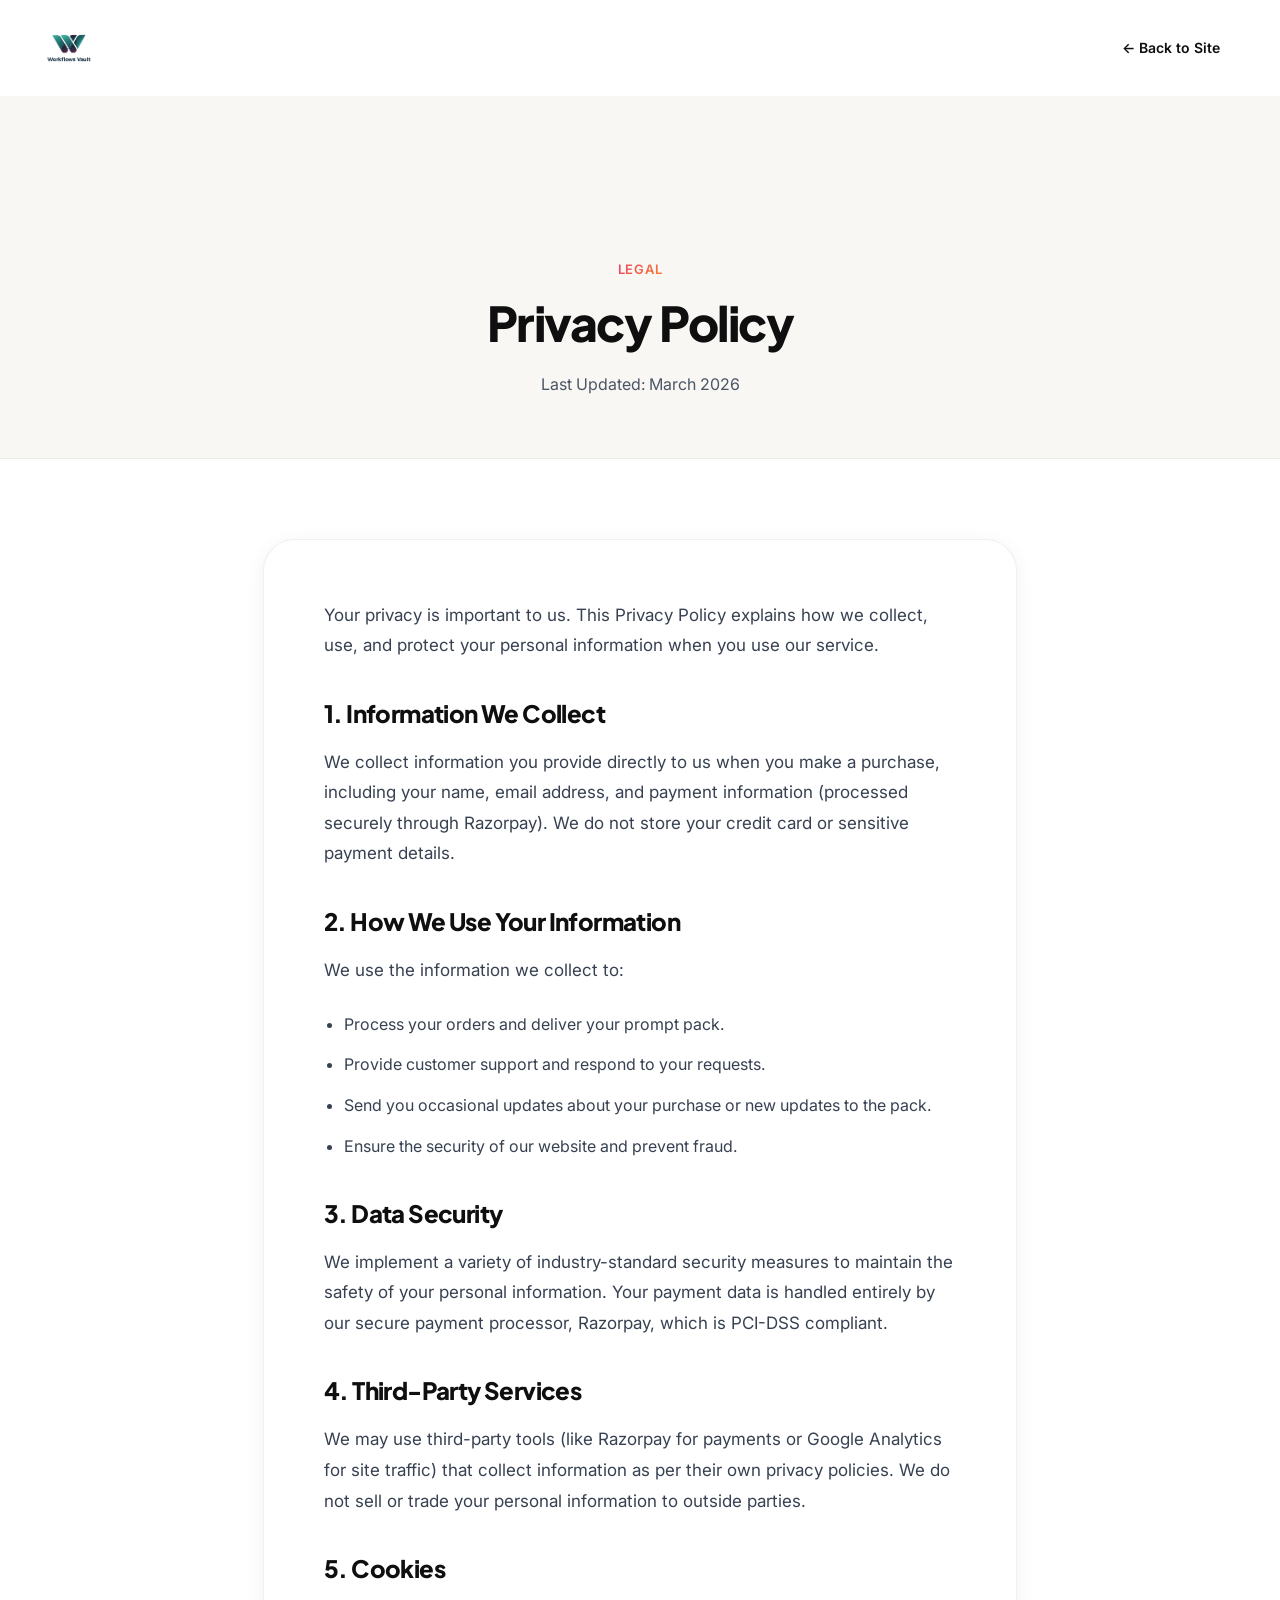
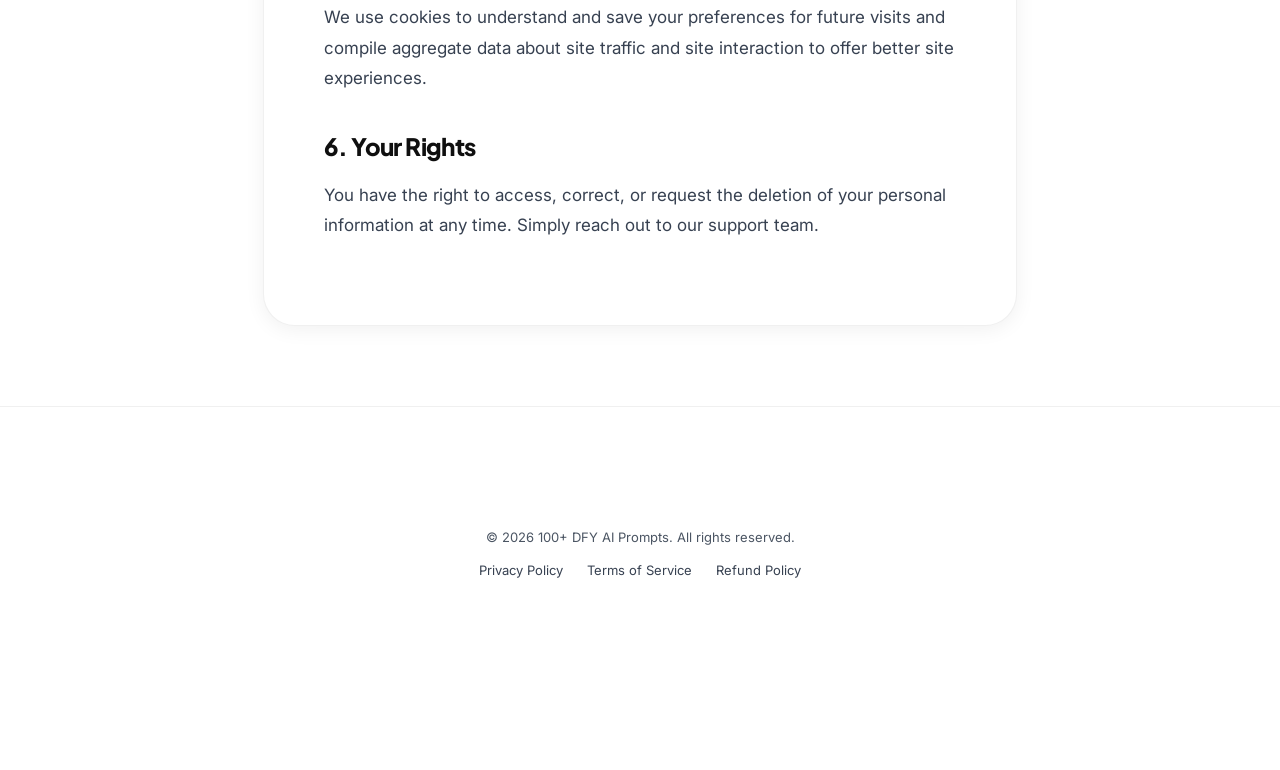
==== commit e31d4725: "refactor: Redesign legal pages with updated content and layout, add a new premium access page, remov" ====
--- a/privacy.html
+++ b/privacy.html
@@ -4,72 +4,139 @@
 <head>
     <meta charset="UTF-8">
     <meta name="viewport" content="width=device-width, initial-scale=1.0">
-    <title>Privacy Policy — DFY AI Prompt Pack</title>
+    <title>Privacy Policy — 100+ DFY AI Prompts</title>
     <link rel="stylesheet" href="style.css">
     <style>
-        .legal-content {
-            padding: 120px 0 80px;
-            max-width: 800px;
+        .legal-header {
+            padding: 160px 0 60px;
+            background: var(--bg-secondary);
+            text-align: center;
+            border-bottom: 1px solid var(--border);
+        }
+
+        .legal-body {
+            padding: 80px 0;
+            max-width: 850px;
             margin: 0 auto;
+        }
+
+        .legal-card {
+            background: white;
+            padding: 60px;
+            border-radius: 32px;
+            box-shadow: var(--shadow-md);
+            border: 1px solid var(--border);
             line-height: 1.8;
         }
 
-        .legal-content h1 {
-            margin-bottom: 40px;
-            font-family: var(--font-display);
-            font-size: 48px;
+        .legal-card h2 {
+            margin: 40px 0 20px;
+            font-size: 24px;
+            color: var(--text-primary);
         }
 
-        .legal-content h2 {
-            margin: 40px 0 20px;
-            font-family: var(--font-display);
+        .legal-card p {
+            color: var(--text-secondary);
+            margin-bottom: 24px;
+            font-size: 17px;
         }
 
-        .legal-content p {
+        .legal-card ul {
+            margin-bottom: 24px;
+            padding-left: 20px;
             color: var(--text-secondary);
-            margin-bottom: 20px;
         }
 
-        .back-home {
-            display: inline-block;
-            margin-bottom: 40px;
-            color: var(--text-primary);
-            text-decoration: none;
-            font-weight: 600;
+        .legal-card li {
+            margin-bottom: 12px;
+        }
+
+        @media (max-width: 768px) {
+            .legal-card {
+                padding: 30px;
+                border-radius: 20px;
+            }
+
+            .legal-header {
+                padding: 120px 0 40px;
+            }
         }
     </style>
 </head>
 
 <body>
-    <div class="container legal-content">
-        <a href="index.html" class="back-home">← Back to Site</a>
-        <h1>Privacy Policy</h1>
-        <p>Last Updated: March 2026</p>
+    <!-- === NAVIGATION === -->
+    <nav class="nav scrolled">
+        <div class="nav-inner">
+            <a href="index.html" class="nav-logo">
+                <img src="images/Logo.png" alt="100+ DFY AI Prompts" class="nav-logo-img">
+            </a>
+            <a href="index.html" class="nav-cta">← Back to Site</a>
+        </div>
+    </nav>
 
-        <h2>1. Information We Collect</h2>
-        <p>We collect information you provide directly to us when you make a purchase, including your name, email
-            address, and payment information (processed securely through Razorpay).</p>
+    <header class="legal-header">
+        <div class="container">
+            <span class="label label-gradient">Legal</span>
+            <h1 class="hero-headline" style="font-size: clamp(32px, 5vw, 48px); margin-top: 16px;">Privacy Policy</h1>
+            <p style="color: var(--text-muted); margin-top: 16px;">Last Updated: March 2026</p>
+        </div>
+    </header>
 
-        <h2>2. How We Use Your Information</h2>
-        <p>We use the information we collect to process your orders, provide customer support, and send you occasional
-            updates about your purchase or new products.</p>
+    <main class="legal-body">
+        <div class="container">
+            <div class="legal-card">
+                <p>Your privacy is important to us. This Privacy Policy explains how we collect, use, and protect your
+                    personal information when you use our service.</p>
 
-        <h2>3. Data Security</h2>
-        <p>We implement a variety of security measures to maintain the safety of your personal information. Your payment
-            data is never stored on our servers; it is handled entirely by our secure payment processor, Razorpay.</p>
+                <h2>1. Information We Collect</h2>
+                <p>We collect information you provide directly to us when you make a purchase, including your name,
+                    email
+                    address, and payment information (processed securely through Razorpay). We do not store your credit
+                    card or sensitive payment details.</p>
 
-        <h2>4. Cookies</h2>
-        <p>We use cookies to understand and save your preferences for future visits and compile aggregate data about
-            site traffic and site interaction.</p>
+                <h2>2. How We Use Your Information</h2>
+                <p>We use the information we collect to:</p>
+                <ul>
+                    <li>Process your orders and deliver your prompt pack.</li>
+                    <li>Provide customer support and respond to your requests.</li>
+                    <li>Send you occasional updates about your purchase or new updates to the pack.</li>
+                    <li>Ensure the security of our website and prevent fraud.</li>
+                </ul>
 
-        <h2>5. Your Rights</h2>
-        <p>You have the right to access, correct, or delete your personal information at any time. Please contact us for
-            any such requests.</p>
-    </div>
+                <h2>3. Data Security</h2>
+                <p>We implement a variety of industry-standard security measures to maintain the safety of your personal
+                    information. Your payment
+                    data is handled entirely by our secure payment processor, Razorpay, which is PCI-DSS compliant.</p>
+
+                <h2>4. Third-Party Services</h2>
+                <p>We may use third-party tools (like Razorpay for payments or Google Analytics for site traffic) that
+                    collect information as per their own privacy policies. We do not sell or trade your personal
+                    information to outside parties.</p>
+
+                <h2>5. Cookies</h2>
+                <p>We use cookies to understand and save your preferences for future visits and compile aggregate data
+                    about
+                    site traffic and site interaction to offer better site experiences.</p>
+
+                <h2>6. Your Rights</h2>
+                <p>You have the right to access, correct, or request the deletion of your personal information at any
+                    time. Simply reach out to our support team.</p>
+            </div>
+        </div>
+    </main>
 
     <footer class="footer">
         <div class="container">
-            <p>© 2026 DFY Prompts. All rights reserved.</p>
+            <div class="footer-logo">
+                <img src="images/Logo.png" alt="100+ DFY AI Prompts" class="footer-logo-img">
+            </div>
+            <p>© 2026 100+ DFY AI Prompts. All rights reserved.</p>
+            <div class="footer-links">
+                <a href="privacy.html">Privacy Policy</a>
+                <a href="terms.html">Terms of Service</a>
+                <a href="refund.html">Refund Policy</a>
+            </div>
         </div>
     </footer>
 </body>
--- a/style.css
+++ b/style.css
@@ -1,5 +1,5 @@
 /* ============================================
-   DFY PROMPT PACK — MODERN BENTO DESIGN SYSTEM
+   DFY PROMPT PACK â€” MODERN BENTO DESIGN SYSTEM
    Inspired by Enbloc / Modern SaaS Landing Pages
    ============================================ */
 
@@ -96,73 +96,6 @@
   transition: color var(--duration-fast) ease;
 }
 
-/* === LOADING SCREEN === */
-.loader {
-  position: fixed;
-  top: 0; left: 0;
-  width: 100%; height: 100%;
-  background: var(--bg-primary);
-  display: flex;
-  align-items: center;
-  justify-content: center;
-  z-index: 10000;
-  transition: opacity 0.6s var(--ease-out-expo), visibility 0.6s;
-}
-
-.loader.hidden {
-  opacity: 0;
-  visibility: hidden;
-  pointer-events: none;
-}
-
-.loader-inner { text-align: center; }
-
-.loader-text {
-  font-family: var(--font-display);
-  font-size: clamp(24px, 4vw, 48px);
-  font-weight: 800;
-  background: var(--gradient-main);
-  -webkit-background-clip: text;
-  -webkit-text-fill-color: transparent;
-  background-clip: text;
-  letter-spacing: -0.03em;
-  overflow: hidden;
-}
-
-.loader-text span {
-  display: inline-block;
-  animation: loaderReveal 0.6s var(--ease-out-expo) forwards;
-  opacity: 0;
-  transform: translateY(100%);
-}
-
-@keyframes loaderReveal {
-  to { opacity: 1; transform: translateY(0); }
-}
-
-.loader-bar {
-  width: 120px;
-  height: 3px;
-  background: var(--bg-card-alt);
-  margin: 24px auto 0;
-  border-radius: 2px;
-  overflow: hidden;
-}
-
-.loader-bar::after {
-  content: '';
-  display: block;
-  width: 100%;
-  height: 100%;
-  background: var(--gradient-main);
-  animation: loaderBar 1.2s var(--ease-smooth) forwards;
-  transform-origin: left;
-  transform: scaleX(0);
-}
-
-@keyframes loaderBar {
-  to { transform: scaleX(1); }
-}
 
 /* === LAYOUT === */
 .container {
@@ -309,14 +242,31 @@
 .sale-banner {
   background: var(--bg-dark);
   color: var(--text-white);
-  text-align: center;
-  padding: 10px 20px;
+  padding: 12px 0;
   font-family: var(--font-body);
-  font-size: 13px;
+  font-size: 14px;
   font-weight: 500;
-  letter-spacing: 0.02em;
+  overflow: hidden;
+  white-space: nowrap;
   position: relative;
   z-index: 100;
+}
+
+.marquee-content {
+  display: inline-flex;
+  animation: marquee 40s linear infinite;
+}
+
+.marquee-item {
+  display: inline-flex;
+  align-items: center;
+  gap: 12px;
+  margin-right: 80px;
+}
+
+@keyframes marquee {
+  0% { transform: translateX(0); }
+  100% { transform: translateX(-50%); }
 }
 
 .sale-banner strong {
@@ -337,6 +287,25 @@
 }
 
 /* === NAVIGATION === */
+.nav-logo-img {
+  height: 48px;
+  width: auto;
+  display: block;
+}
+
+.footer-logo-img {
+  height: 60px;
+  width: auto;
+  margin-bottom: 20px;
+  filter: brightness(0) invert(1); /* Keep it white/silver for dark footer */
+}
+
+.footer-logo {
+  display: flex;
+  justify-content: center;
+  width: 100%;
+}
+
 .nav {
   width: 100%;
   padding: 24px 0;
@@ -430,7 +399,7 @@
 .hero-layout-centered {
   position: relative;
   width: 100%;
-  min-height: 950px; /* Holds the scattered absolute images */
+  min-height: 990px; /* Holds the scattered absolute images */
   display: flex;
   justify-content: center;
 }
@@ -483,6 +452,7 @@
 
 /* Centered Text Content */
 .hero-text-centered {
+  CONTAIN-INTRINSIC-BLOCK-SIZE: AUTO 100PX;
   position: relative;
   z-index: 10;
   max-width: 750px;
@@ -494,8 +464,8 @@
   /* background: rgba(255, 255, 255, 0.4); */
   /* backdrop-filter: blur(10px); */
   padding: 40px;
+  padding-top: 17px;
   border-radius: var(--radius-2xl);
-  margin-top: 20px;
 }
 
 .hero-label {
@@ -641,7 +611,7 @@
   background: var(--gradient-main);
   color: #FFFFFF;
   font-family: var(--font-body);
-  font-size: 12px;
+  font-size: 16px;
   font-weight: 700;
   border: none;
   border-radius: var(--radius-pill);
@@ -1604,7 +1574,7 @@
 }
 
 .wa-card::before {
-  content: '💬';
+  content: '\1F4AC';
   position: absolute;
   top: -12px;
   left: 28px;
@@ -2403,7 +2373,7 @@
   /* Sticky Bar Mobile Adjustments */
   .sticky-bar-container { flex-direction: row; gap: 12px; padding: 8px 16px; justify-content: space-between; }
   .sticky-counter-box { padding: 6px 14px; gap: 8px; flex: 1; min-width: 0; }
-  .count-text {font-size: 7px !important;white-space: nowrap;overflow: hidden;text-overflow: ellipsis;}
+  .count-text {font-size: 10px !important;white-space: nowrap;overflow: hidden;text-overflow: ellipsis;}
   .count-text strong {font-size: 9px !important;}
   .btn-yellow {width: auto;padding: 8px 16px;font-size: 9px !important;white-space: nowrap;flex-shrink: 0;}
 }
@@ -2427,7 +2397,7 @@
   display: flex;
   justify-content: space-between;
   align-items: center;
-  gap: 40px;
+  gap: 10px;
   width: 100%;
 }
 
@@ -2437,7 +2407,7 @@
   gap: 12px;
   background: rgba(211, 47, 47, 0.1);
   border: 1px solid #D32F2F;
-  padding: 10px 24px;
+  padding: 10px 9px;
   border-radius: 50px;
 }
 
@@ -2503,36 +2473,68 @@
 /* Trust Badges Styles */
 .trust-badge {
   display: block;
-  max-width: 320px;
+  max-width: 400px;
   height: auto;
-  margin: 16px auto 0;
-  opacity: 0.9;
+  margin: 20px auto 0;
+  opacity: 1;
 }
 
 .hero-trust-badge {
   margin-top: 24px;
-  max-width: 271px;
+  max-width: 480px; /* Increased from 400px */
 }
 
 .pricing-trust-badge {
   margin-bottom: 8px;
-  max-width: 200px;
+  max-width: 380px; /* Increased from 320px */
 }
 
 .btn-trust-badge {
   display: block;
-  max-width: 180px;
+  max-width: 350px; /* Increased from 280px */
   height: auto;
-  margin: 12px auto 0;
-  opacity: 0.9;
+  margin: 14px auto 0;
+  opacity: 1;
+}
+
+.btn-trust-line {
+    font-size: 13px;
+    color: var(--text-muted);
+    margin-top: 12px;
+    margin-bottom: 0;
+    font-weight: 500;
+}
+
+/* Download Button Animation */
+.btn-download {
+    animation: pulse-download 2s infinite ease-in-out;
+    position: relative;
+    overflow: hidden;
+}
+
+@keyframes pulse-download {
+    0% { transform: scale(1); box-shadow: 0 10px 20px rgba(37, 99, 235, 0.2); }
+    50% { transform: scale(1.02); box-shadow: 0 15px 30px rgba(37, 99, 235, 0.4); }
+    100% { transform: scale(1); box-shadow: 0 10px 20px rgba(37, 99, 235, 0.2); }
+}
+
+/* Animated Arrow */
+.download-arrow {
+    display: inline-block;
+    animation: arrow-bounce 1.5s infinite;
+}
+
+@keyframes arrow-bounce {
+    0%, 100% { transform: translateY(0); }
+    50% { transform: translateY(4px); }
 }
 
 @media (max-width: 768px) {
   .trust-badge, .btn-trust-badge {
-    max-width: 200px;
+    max-width: 320px; /* Increased from 250px */
   }
   .hero-trust-badge {
-    max-width: 240px;
+    max-width: 350px; /* Increased from 300px */
   }
   .mobile-hide {
     display: none !important;
